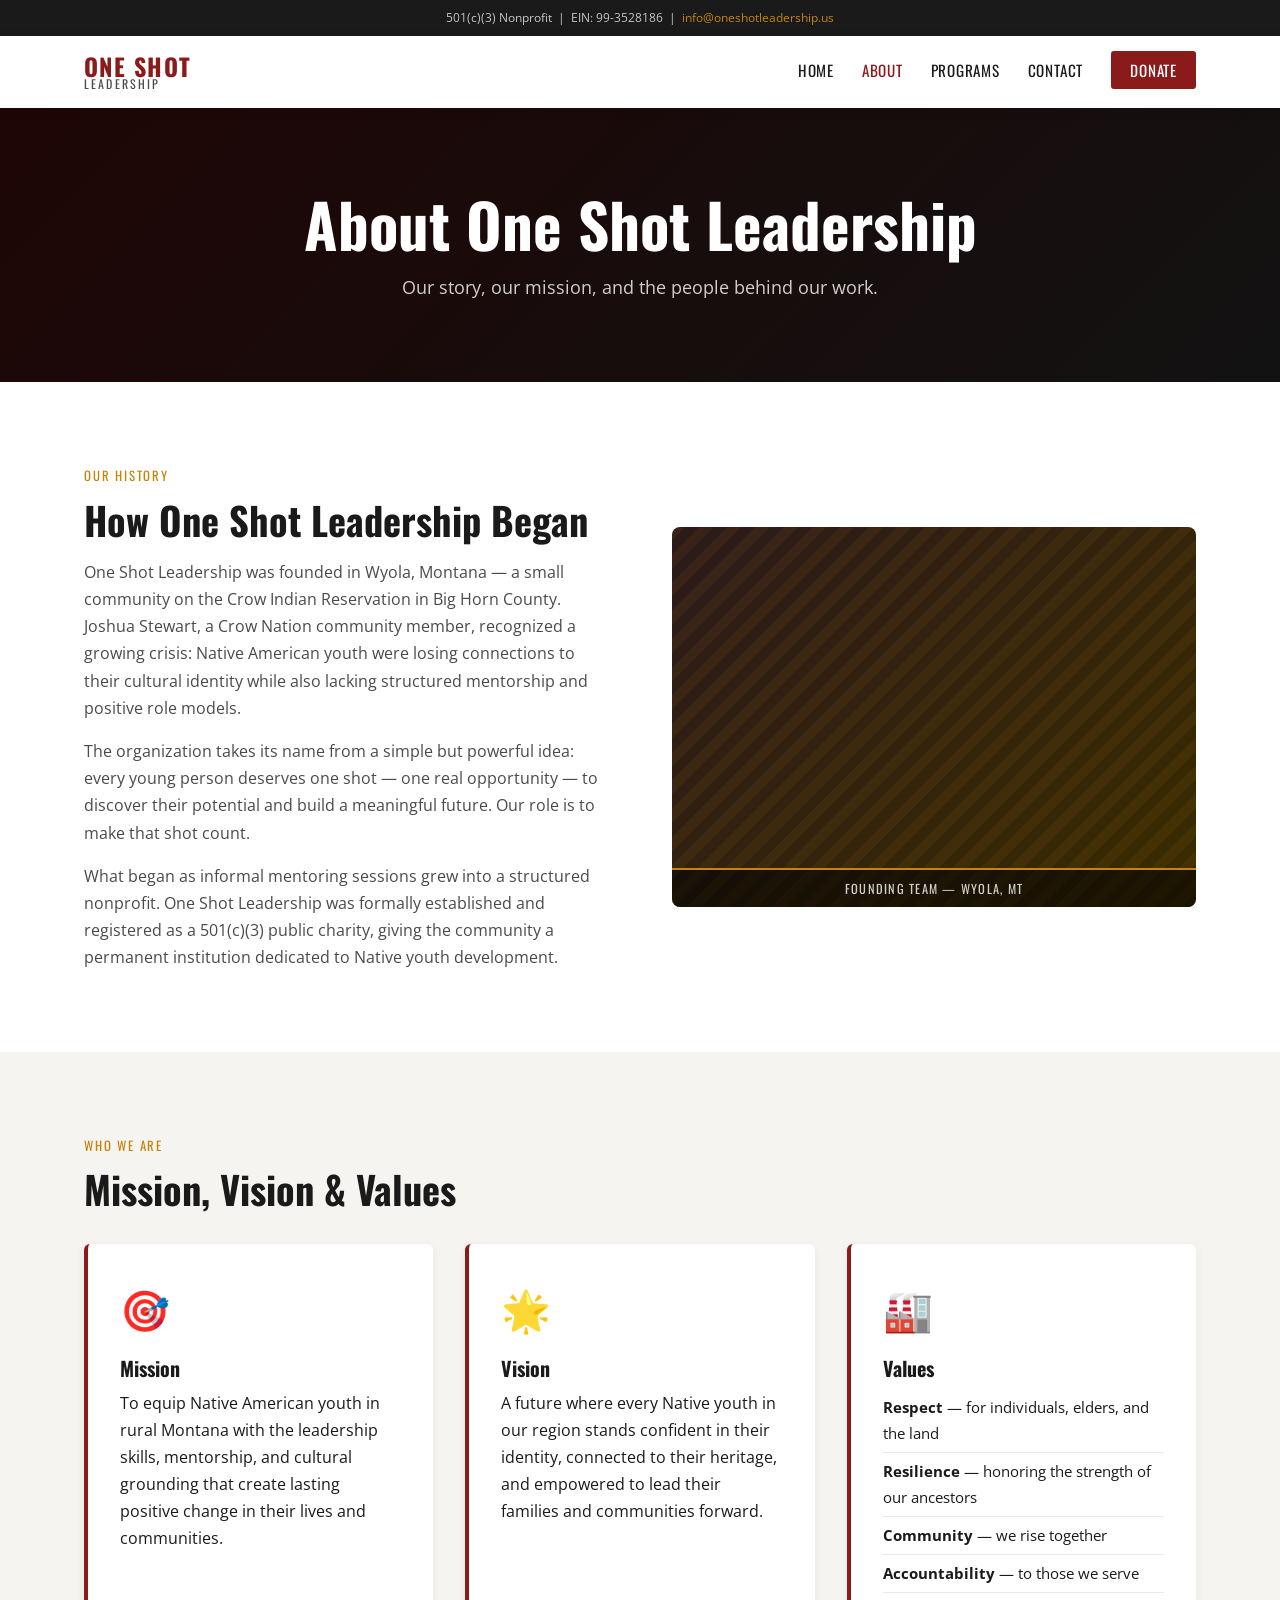
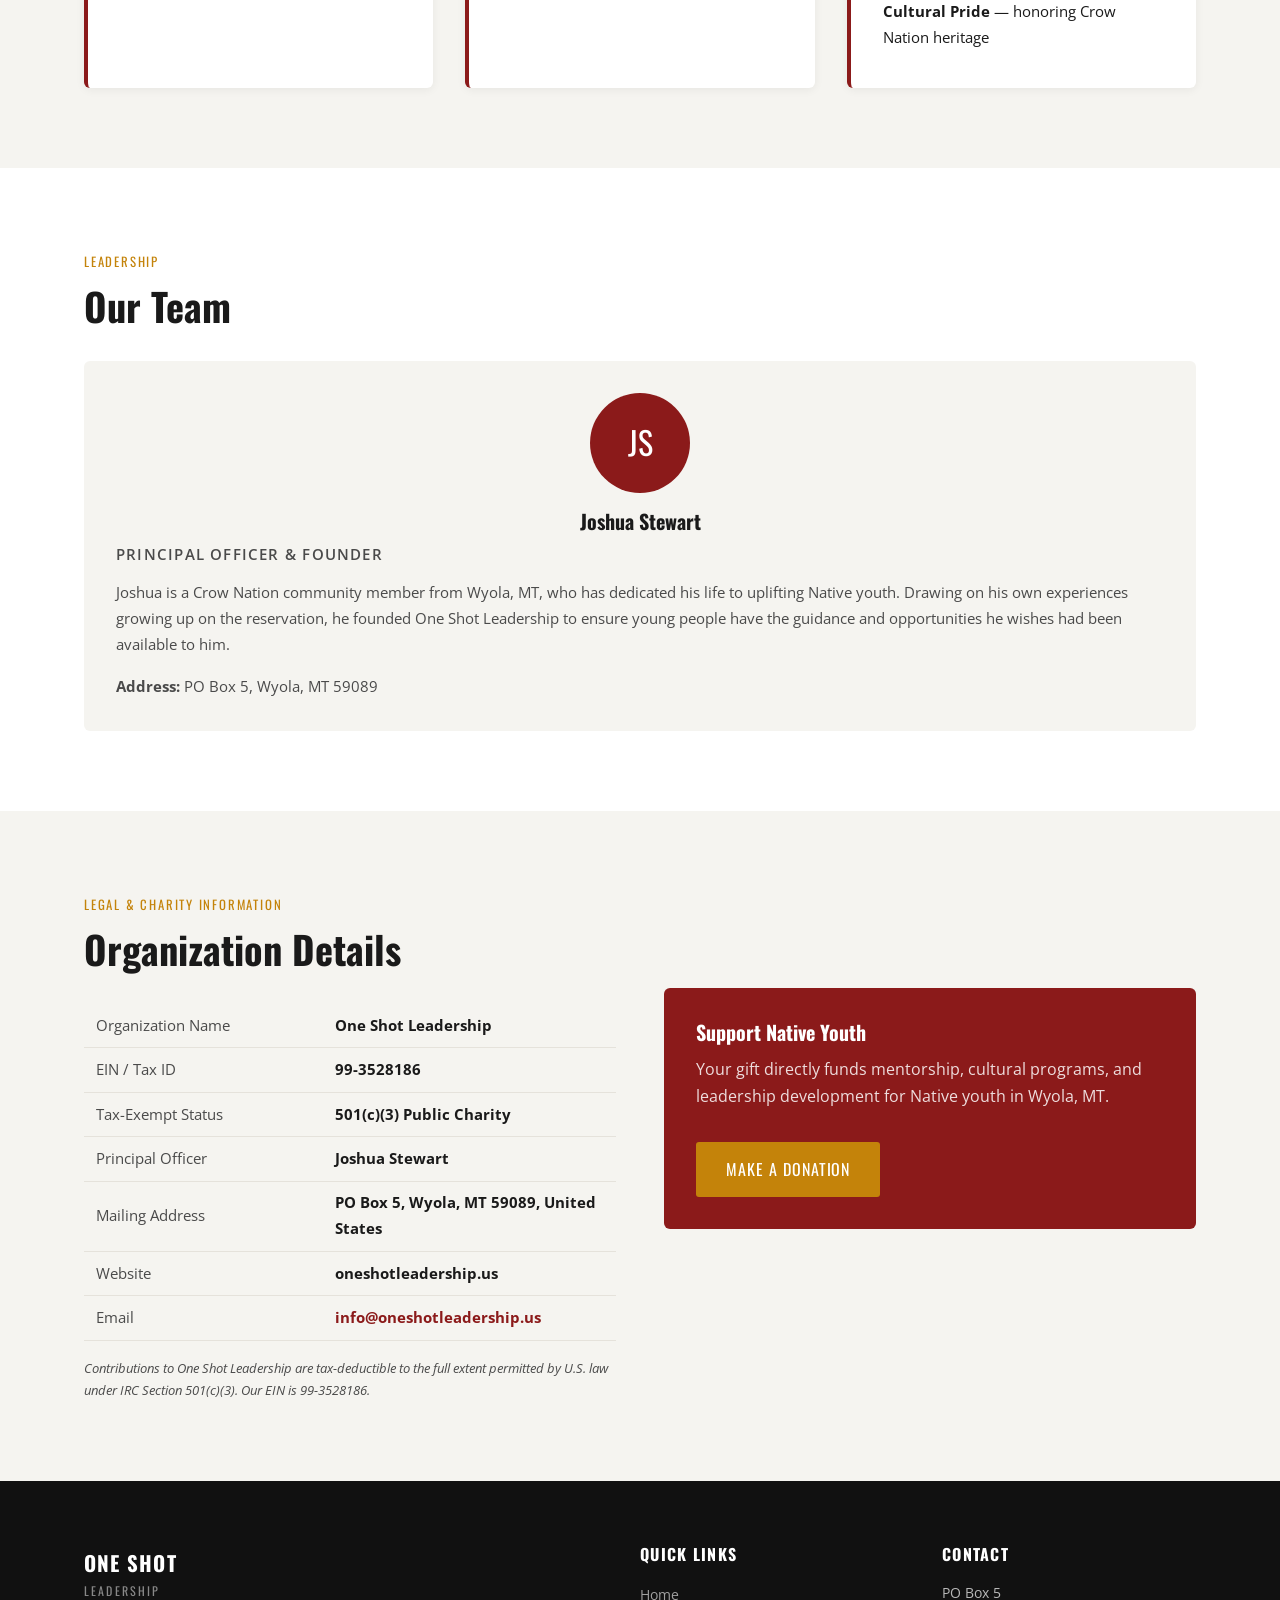
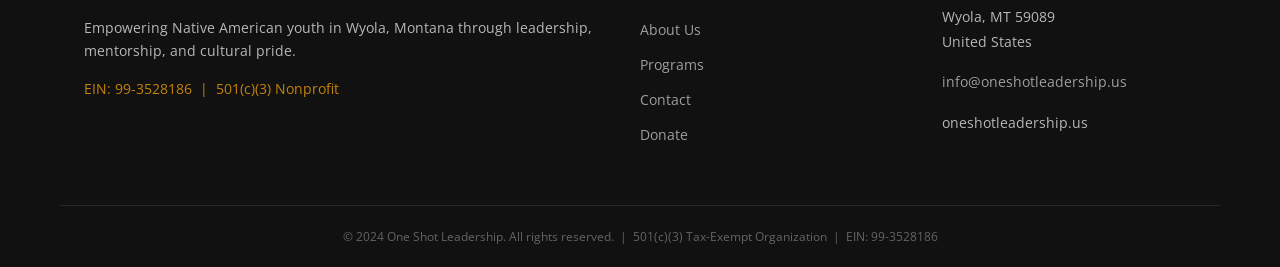
==== about.html @ 218c1e2d "Add core website pages for One Shot Leadership nonprofit - Created donate.html for donation informat" ====
<!DOCTYPE html>
<html lang="en">
<head>
  <meta charset="UTF-8" />
  <meta name="viewport" content="width=device-width, initial-scale=1.0" />
  <title>About Us | One Shot Leadership</title>
  <meta name="description" content="Learn about One Shot Leadership's history, mission, and the team behind our work with Native American youth in Wyola, Montana." />
  <link rel="stylesheet" href="css/styles.css" />
  <link rel="preconnect" href="https://fonts.googleapis.com" />
  <link href="https://fonts.googleapis.com/css2?family=Oswald:wght@400;600;700&family=Open+Sans:wght@400;600&display=swap" rel="stylesheet" />
</head>
<body>

  <div class="top-bar">
    <span>501(c)(3) Nonprofit &nbsp;|&nbsp; EIN: 99-3528186 &nbsp;|&nbsp; <a href="mailto:info@oneshotleadership.us">info@oneshotleadership.us</a></span>
  </div>

  <header class="site-header">
    <div class="container nav-container">
      <a href="index.html" class="logo">
        <span class="logo-main">ONE SHOT</span><span class="logo-sub">LEADERSHIP</span>
      </a>
      <button class="nav-toggle" aria-label="Toggle navigation">&#9776;</button>
      <nav class="main-nav">
        <ul>
          <li><a href="index.html">Home</a></li>
          <li><a href="about.html" class="active">About</a></li>
          <li><a href="programs.html">Programs</a></li>
          <li><a href="contact.html">Contact</a></li>
          <li><a href="donate.html" class="btn-nav">Donate</a></li>
        </ul>
      </nav>
    </div>
  </header>

  <!-- PAGE HERO -->
  <section class="page-hero">
    <div class="page-hero-overlay"></div>
    <div class="container page-hero-content">
      <h1>About One Shot Leadership</h1>
      <p>Our story, our mission, and the people behind our work.</p>
    </div>
  </section>

  <!-- HISTORY -->
  <section class="section-pad">
    <div class="container two-col">
      <div class="col-text">
        <span class="section-label">Our History</span>
        <h2>How One Shot Leadership Began</h2>
        <p>One Shot Leadership was founded in Wyola, Montana — a small community on the Crow Indian Reservation in Big Horn County. Joshua Stewart, a Crow Nation community member, recognized a growing crisis: Native American youth were losing connections to their cultural identity while also lacking structured mentorship and positive role models.</p>
        <p>The organization takes its name from a simple but powerful idea: every young person deserves one shot — one real opportunity — to discover their potential and build a meaningful future. Our role is to make that shot count.</p>
        <p>What began as informal mentoring sessions grew into a structured nonprofit. One Shot Leadership was formally established and registered as a 501(c)(3) public charity, giving the community a permanent institution dedicated to Native youth development.</p>
      </div>
      <div class="col-visual">
        <div class="placeholder-photo large-photo">
          <div class="photo-label">Founding Team — Wyola, MT</div>
        </div>
      </div>
    </div>
  </section>

  <!-- MISSION / VISION / VALUES -->
  <section class="section-pad bg-light">
    <div class="container">
      <span class="section-label">Who We Are</span>
      <h2>Mission, Vision &amp; Values</h2>
      <div class="mvv-grid">
        <div class="mvv-card">
          <div class="mvv-icon">&#127919;</div>
          <h3>Mission</h3>
          <p>To equip Native American youth in rural Montana with the leadership skills, mentorship, and cultural grounding that create lasting positive change in their lives and communities.</p>
        </div>
        <div class="mvv-card">
          <div class="mvv-icon">&#127775;</div>
          <h3>Vision</h3>
          <p>A future where every Native youth in our region stands confident in their identity, connected to their heritage, and empowered to lead their families and communities forward.</p>
        </div>
        <div class="mvv-card">
          <div class="mvv-icon">&#127981;</div>
          <h3>Values</h3>
          <ul class="values-list">
            <li><strong>Respect</strong> — for individuals, elders, and the land</li>
            <li><strong>Resilience</strong> — honoring the strength of our ancestors</li>
            <li><strong>Community</strong> — we rise together</li>
            <li><strong>Accountability</strong> — to those we serve</li>
            <li><strong>Cultural Pride</strong> — honoring Crow Nation heritage</li>
          </ul>
        </div>
      </div>
    </div>
  </section>

  <!-- PRINCIPAL OFFICER -->
  <section class="section-pad">
    <div class="container">
      <span class="section-label">Leadership</span>
      <h2>Our Team</h2>
      <div class="team-grid">
        <div class="team-card">
          <div class="team-photo-placeholder">
            <span>JS</span>
          </div>
          <h3>Joshua Stewart</h3>
          <p class="team-title">Principal Officer &amp; Founder</p>
          <p>Joshua is a Crow Nation community member from Wyola, MT, who has dedicated his life to uplifting Native youth. Drawing on his own experiences growing up on the reservation, he founded One Shot Leadership to ensure young people have the guidance and opportunities he wishes had been available to him.</p>
          <p><strong>Address:</strong> PO Box 5, Wyola, MT 59089</p>
        </div>
      </div>
    </div>
  </section>

  <!-- LEGAL INFO -->
  <section class="section-pad bg-light">
    <div class="container">
      <span class="section-label">Legal &amp; Charity Information</span>
      <h2>Organization Details</h2>
      <div class="legal-grid">
        <div>
          <table class="info-table">
            <tr><td>Organization Name</td><td><strong>One Shot Leadership</strong></td></tr>
            <tr><td>EIN / Tax ID</td><td><strong>99-3528186</strong></td></tr>
            <tr><td>Tax-Exempt Status</td><td><strong>501(c)(3) Public Charity</strong></td></tr>
            <tr><td>Principal Officer</td><td><strong>Joshua Stewart</strong></td></tr>
            <tr><td>Mailing Address</td><td><strong>PO Box 5, Wyola, MT 59089, United States</strong></td></tr>
            <tr><td>Website</td><td><strong>oneshotleadership.us</strong></td></tr>
            <tr><td>Email</td><td><strong><a href="mailto:info@oneshotleadership.us">info@oneshotleadership.us</a></strong></td></tr>
          </table>
          <p class="legal-note">Contributions to One Shot Leadership are tax-deductible to the full extent permitted by U.S. law under IRC Section 501(c)(3). Our EIN is 99-3528186.</p>
        </div>
        <div class="legal-cta">
          <h3>Support Native Youth</h3>
          <p>Your gift directly funds mentorship, cultural programs, and leadership development for Native youth in Wyola, MT.</p>
          <a href="donate.html" class="btn btn-primary">Make a Donation</a>
        </div>
      </div>
    </div>
  </section>

  <footer class="site-footer">
    <div class="container footer-grid">
      <div class="footer-brand">
        <span class="logo-main">ONE SHOT</span><span class="logo-sub">LEADERSHIP</span>
        <p>Empowering Native American youth in Wyola, Montana through leadership, mentorship, and cultural pride.</p>
        <p class="ein-footer">EIN: 99-3528186 &nbsp;|&nbsp; 501(c)(3) Nonprofit</p>
      </div>
      <div class="footer-links">
        <h4>Quick Links</h4>
        <ul>
          <li><a href="index.html">Home</a></li>
          <li><a href="about.html">About Us</a></li>
          <li><a href="programs.html">Programs</a></li>
          <li><a href="contact.html">Contact</a></li>
          <li><a href="donate.html">Donate</a></li>
        </ul>
      </div>
      <div class="footer-contact">
        <h4>Contact</h4>
        <p>PO Box 5<br>Wyola, MT 59089<br>United States</p>
        <p><a href="mailto:info@oneshotleadership.us">info@oneshotleadership.us</a></p>
        <p>oneshotleadership.us</p>
      </div>
    </div>
    <div class="footer-bottom">
      <p>&copy; 2024 One Shot Leadership. All rights reserved. &nbsp;|&nbsp; 501(c)(3) Tax-Exempt Organization &nbsp;|&nbsp; EIN: 99-3528186</p>
    </div>
  </footer>

  <script src="js/main.js"></script>
</body>
</html>
---- css/styles.css ----
/* ============================================================
   ONE SHOT LEADERSHIP — Main Stylesheet
   ============================================================ */

:root {
  --primary:   #8B1A1A;   /* deep red — strength, heritage */
  --primary-dark: #6b1313;
  --accent:    #C4830A;   /* golden amber — resilience */
  --dark:      #1a1a1a;
  --gray:      #4a4a4a;
  --light-gray:#f5f4f0;
  --white:     #ffffff;
  --font-head: 'Oswald', sans-serif;
  --font-body: 'Open Sans', sans-serif;
  --container: 1160px;
}

*, *::before, *::after { box-sizing: border-box; margin: 0; padding: 0; }

html { scroll-behavior: smooth; }

body {
  font-family: var(--font-body);
  color: var(--dark);
  background: var(--white);
  font-size: 16px;
  line-height: 1.7;
}

img { max-width: 100%; display: block; }

a { color: var(--primary); text-decoration: none; }
a:hover { text-decoration: underline; }

ul { list-style: none; }

/* ── UTILITIES ─────────────────────────────────────────── */
.container { max-width: var(--container); margin: 0 auto; padding: 0 1.5rem; }
.section-pad { padding: 5rem 1.5rem; }
.bg-light { background: var(--light-gray); }
.bg-dark  { background: var(--dark); color: var(--white); }
.light    { color: var(--white); }

.section-label {
  display: inline-block;
  font-family: var(--font-head);
  font-size: .8rem;
  letter-spacing: .14em;
  text-transform: uppercase;
  color: var(--accent);
  margin-bottom: .6rem;
}

h1,h2,h3,h4 { font-family: var(--font-head); line-height: 1.2; }
h1 { font-size: clamp(2.2rem, 5vw, 3.8rem); }
h2 { font-size: clamp(1.6rem, 3.5vw, 2.4rem); margin-bottom: 1rem; }
h3 { font-size: 1.25rem; margin-bottom: .6rem; }
h4 { font-size: 1rem; margin-bottom: .4rem; }

p { margin-bottom: 1rem; }
p:last-child { margin-bottom: 0; }

/* ── BUTTONS ───────────────────────────────────────────── */
.btn {
  display: inline-block;
  padding: .75rem 1.75rem;
  font-family: var(--font-head);
  font-size: 1rem;
  letter-spacing: .06em;
  text-transform: uppercase;
  border-radius: 3px;
  cursor: pointer;
  transition: background .2s, color .2s, border-color .2s;
  text-decoration: none;
}
.btn-primary {
  background: var(--primary);
  color: var(--white);
  border: 2px solid var(--primary);
}
.btn-primary:hover {
  background: var(--primary-dark);
  border-color: var(--primary-dark);
  text-decoration: none;
}
.btn-secondary {
  background: var(--accent);
  color: var(--white);
  border: 2px solid var(--accent);
}
.btn-secondary:hover { background: #a36e08; border-color: #a36e08; text-decoration: none; }

.btn-outline {
  background: transparent;
  color: var(--white);
  border: 2px solid var(--white);
}
.btn-outline:hover { background: var(--white); color: var(--dark); text-decoration: none; }
.btn-outline-light {
  background: transparent;
  color: var(--white);
  border: 2px solid rgba(255,255,255,.6);
}
.btn-outline-light:hover { background: rgba(255,255,255,.15); text-decoration: none; color: #fff; }
.btn-full { width: 100%; text-align: center; }

/* ── TOP BAR ───────────────────────────────────────────── */
.top-bar {
  background: var(--dark);
  color: rgba(255,255,255,.75);
  font-size: .78rem;
  text-align: center;
  padding: .45rem 1rem;
}
.top-bar a { color: var(--accent); }

/* ── HEADER / NAV ──────────────────────────────────────── */
.site-header {
  background: var(--white);
  box-shadow: 0 2px 12px rgba(0,0,0,.1);
  position: sticky;
  top: 0;
  z-index: 100;
}
.nav-container {
  display: flex;
  align-items: center;
  justify-content: space-between;
  height: 72px;
}
.logo { text-decoration: none; line-height: 1; }
.logo-main {
  display: block;
  font-family: var(--font-head);
  font-size: 1.5rem;
  font-weight: 700;
  color: var(--primary);
  letter-spacing: .06em;
}
.logo-sub {
  display: block;
  font-family: var(--font-head);
  font-size: .75rem;
  letter-spacing: .18em;
  color: var(--gray);
  text-transform: uppercase;
}
.main-nav ul {
  display: flex;
  gap: 1.75rem;
  align-items: center;
}
.main-nav a {
  font-family: var(--font-head);
  font-size: .95rem;
  letter-spacing: .05em;
  text-transform: uppercase;
  color: var(--dark);
  text-decoration: none;
  transition: color .2s;
}
.main-nav a:hover, .main-nav a.active { color: var(--primary); }
.btn-nav {
  background: var(--primary);
  color: var(--white) !important;
  padding: .5rem 1.2rem;
  border-radius: 3px;
}
.btn-nav:hover { background: var(--primary-dark) !important; }
.btn-nav.active { background: var(--primary-dark) !important; }
.nav-toggle {
  display: none;
  background: none;
  border: none;
  font-size: 1.6rem;
  cursor: pointer;
  color: var(--dark);
}

/* ── HERO ──────────────────────────────────────────────── */
.hero {
  position: relative;
  min-height: 88vh;
  display: flex;
  align-items: center;
  background: linear-gradient(135deg, #2c0808 0%, #1a1a1a 60%, #3a2800 100%);
  overflow: hidden;
}
.hero::before {
  content: '';
  position: absolute;
  inset: 0;
  background: repeating-linear-gradient(
    45deg,
    transparent,
    transparent 40px,
    rgba(196,131,10,.04) 40px,
    rgba(196,131,10,.04) 80px
  );
}
.hero-overlay {
  position: absolute;
  inset: 0;
  background: radial-gradient(ellipse at 60% 50%, transparent 30%, rgba(0,0,0,.5) 100%);
}
.hero-content {
  position: relative;
  z-index: 2;
  color: var(--white);
  max-width: 700px;
}
.hero-eyebrow {
  font-family: var(--font-head);
  font-size: .85rem;
  letter-spacing: .18em;
  text-transform: uppercase;
  color: var(--accent);
  margin-bottom: 1rem;
}
.hero h1 { color: var(--white); margin-bottom: 1.25rem; }
.hero-sub {
  font-size: 1.15rem;
  color: rgba(255,255,255,.85);
  margin-bottom: 2rem;
  max-width: 520px;
}
.hero-btns { display: flex; gap: 1rem; flex-wrap: wrap; }

/* ── MISSION STRIP ─────────────────────────────────────── */
.mission-strip { padding: 4rem 1.5rem; background: var(--light-gray); }
.mission-grid {
  display: grid;
  grid-template-columns: repeat(auto-fit, minmax(260px, 1fr));
  gap: 2rem;
}
.mission-card {
  background: var(--white);
  padding: 2rem;
  border-radius: 6px;
  box-shadow: 0 2px 12px rgba(0,0,0,.07);
  border-top: 4px solid var(--primary);
}
.mission-icon { font-size: 2.2rem; margin-bottom: .75rem; }

/* ── TWO-COL LAYOUT ────────────────────────────────────── */
.two-col {
  display: grid;
  grid-template-columns: 1fr 1fr;
  gap: 4rem;
  align-items: center;
}
.col-text h2 { margin-bottom: 1rem; }
.col-text p  { color: var(--gray); }

/* ── PLACEHOLDER PHOTOS ────────────────────────────────── */
.placeholder-photo {
  background: linear-gradient(135deg, #2c1a1a, #3a2c00);
  border-radius: 8px;
  position: relative;
  overflow: hidden;
  display: flex;
  align-items: flex-end;
  justify-content: center;
}
.placeholder-photo::before {
  content: '';
  position: absolute;
  inset: 0;
  background: repeating-linear-gradient(
    -45deg, transparent, transparent 10px,
    rgba(196,131,10,.08) 10px, rgba(196,131,10,.08) 20px
  );
}
.large-photo { height: 380px; }
.photo-label {
  position: relative;
  z-index: 1;
  background: rgba(0,0,0,.55);
  color: rgba(255,255,255,.8);
  font-size: .78rem;
  font-family: var(--font-head);
  letter-spacing: .1em;
  text-transform: uppercase;
  padding: .5rem 1rem;
  width: 100%;
  text-align: center;
  border-top: 2px solid var(--accent);
}
.photo-note {
  font-size: .8rem;
  color: var(--gray);
  font-style: italic;
  margin-top: .5rem;
  text-align: center;
}

/* ── IMPACT / STATS ────────────────────────────────────── */
.stats-grid {
  display: grid;
  grid-template-columns: repeat(auto-fit, minmax(180px, 1fr));
  gap: 2rem;
  margin-top: 2rem;
}
.stat { text-align: center; }
.stat-num {
  display: block;
  font-family: var(--font-head);
  font-size: 2.8rem;
  color: var(--accent);
  line-height: 1;
}
.stat-label {
  display: block;
  font-size: .9rem;
  color: rgba(255,255,255,.7);
  margin-top: .4rem;
  text-transform: uppercase;
  letter-spacing: .08em;
}

/* ── PROGRAMS ──────────────────────────────────────────── */
.programs-grid {
  display: grid;
  grid-template-columns: repeat(auto-fit, minmax(240px, 1fr));
  gap: 1.5rem;
  margin-top: 2rem;
}
.program-card {
  background: var(--white);
  border: 1px solid #e8e5df;
  border-radius: 6px;
  padding: 1.75rem;
  transition: box-shadow .2s, transform .2s;
}
.program-card:hover { box-shadow: 0 6px 24px rgba(0,0,0,.1); transform: translateY(-3px); }
.program-icon { font-size: 2rem; margin-bottom: .75rem; }
.program-icon.big { font-size: 3rem; margin-bottom: 1rem; }
.program-card a { color: var(--primary); font-weight: 600; }

/* ── LEGAL INFO ────────────────────────────────────────── */
.legal-grid {
  display: grid;
  grid-template-columns: 1fr 1fr;
  gap: 3rem;
  align-items: start;
}
.info-table { width: 100%; border-collapse: collapse; margin: 1rem 0; }
.info-table td {
  padding: .55rem .75rem;
  border-bottom: 1px solid #e5e2db;
  font-size: .95rem;
}
.info-table td:first-child {
  color: var(--gray);
  width: 45%;
  white-space: nowrap;
}
.info-table.compact td { padding: .4rem .5rem; font-size: .88rem; }
.legal-note { font-size: .82rem; color: var(--gray); font-style: italic; margin-top: .75rem; }
.legal-cta { background: var(--primary); color: var(--white); padding: 2rem; border-radius: 6px; }
.legal-cta h3 { color: var(--white); margin-bottom: .75rem; }
.legal-cta p  { color: rgba(255,255,255,.85); }
.legal-cta .btn-primary { background: var(--accent); border-color: var(--accent); margin-top: 1rem; }

/* ── PAGE HERO ─────────────────────────────────────────── */
.page-hero {
  position: relative;
  background: linear-gradient(135deg, #2c0808 0%, #1a1a1a 100%);
  padding: 5rem 1.5rem;
  text-align: center;
}
.page-hero-overlay {
  position: absolute;
  inset: 0;
  background: rgba(0,0,0,.3);
}
.page-hero-content {
  position: relative;
  z-index: 1;
  color: var(--white);
}
.page-hero h1 { color: var(--white); margin-bottom: .75rem; }
.page-hero p  { color: rgba(255,255,255,.8); font-size: 1.1rem; }

/* ── MVV GRID ──────────────────────────────────────────── */
.mvv-grid {
  display: grid;
  grid-template-columns: repeat(auto-fit, minmax(260px, 1fr));
  gap: 2rem;
  margin-top: 2rem;
}
.mvv-card {
  background: var(--white);
  padding: 2rem;
  border-radius: 6px;
  border-left: 4px solid var(--primary);
  box-shadow: 0 2px 10px rgba(0,0,0,.06);
}
.mvv-icon { font-size: 2.5rem; margin-bottom: .75rem; }
.values-list { list-style: none; padding: 0; }
.values-list li { padding: .35rem 0; border-bottom: 1px solid #ece9e3; font-size: .95rem; }
.values-list li:last-child { border-bottom: none; }

/* ── TEAM ──────────────────────────────────────────────── */
.team-grid { display: grid; grid-template-columns: repeat(auto-fit, minmax(280px, 1fr)); gap: 2rem; margin-top: 2rem; }
.team-card {
  background: var(--light-gray);
  padding: 2rem;
  border-radius: 6px;
  text-align: center;
}
.team-photo-placeholder {
  width: 100px;
  height: 100px;
  border-radius: 50%;
  background: var(--primary);
  display: flex;
  align-items: center;
  justify-content: center;
  margin: 0 auto 1rem;
  font-family: var(--font-head);
  font-size: 2rem;
  color: var(--white);
}
.team-title { color: var(--accent); font-weight: 600; font-size: .9rem; text-transform: uppercase; letter-spacing: .08em; margin-bottom: .75rem; }
.team-card p { text-align: left; font-size: .95rem; color: var(--gray); }

/* ── CONTACT PAGE ──────────────────────────────────────── */
.contact-layout {
  display: grid;
  grid-template-columns: 1fr 1.2fr;
  gap: 4rem;
  align-items: start;
}
.contact-block {
  display: flex;
  gap: 1rem;
  align-items: flex-start;
  margin-bottom: 1.5rem;
}
.contact-block-icon { font-size: 1.5rem; margin-top: .1rem; }
.contact-block h4 { margin-bottom: .2rem; }
.contact-block p, .contact-block a { color: var(--gray); }

.contact-form .form-row { display: grid; grid-template-columns: 1fr 1fr; gap: 1rem; }
.form-group { margin-bottom: 1.25rem; }
.form-group label { display: block; font-size: .88rem; font-weight: 600; margin-bottom: .4rem; color: var(--dark); }
.form-group input,
.form-group select,
.form-group textarea {
  width: 100%;
  padding: .65rem .85rem;
  border: 1.5px solid #d8d4cc;
  border-radius: 4px;
  font-family: var(--font-body);
  font-size: .95rem;
  color: var(--dark);
  background: var(--white);
  transition: border-color .2s;
}
.form-group input:focus,
.form-group select:focus,
.form-group textarea:focus {
  outline: none;
  border-color: var(--primary);
}
.form-note { font-size: .8rem; color: var(--gray); margin-top: .75rem; font-style: italic; }

/* ── INVOLVE GRID ──────────────────────────────────────── */
.involve-grid { display: grid; grid-template-columns: repeat(auto-fit, minmax(240px, 1fr)); gap: 1.5rem; margin-top: 2rem; }
.involve-card {
  background: var(--white);
  padding: 2rem;
  border-radius: 6px;
  border: 1px solid #e8e5df;
  text-align: center;
}
.involve-icon { font-size: 2.5rem; margin-bottom: .75rem; }

/* ── DONATE PAGE ───────────────────────────────────────── */
.donate-layout {
  display: grid;
  grid-template-columns: 1fr 1fr;
  gap: 4rem;
  align-items: start;
}
.impact-amounts { margin: 2rem 0; }
.impact-amounts h3 { margin-bottom: 1rem; }
.amount-item { display: flex; gap: 1rem; align-items: center; padding: .6rem 0; border-bottom: 1px solid #e8e5df; }
.amount { font-family: var(--font-head); font-size: 1.35rem; color: var(--primary); min-width: 60px; }
.amount-desc { font-size: .9rem; color: var(--gray); }
.tax-info-box { background: var(--light-gray); border-left: 4px solid var(--accent); padding: 1.25rem 1.5rem; border-radius: 0 6px 6px 0; margin-top: 1.5rem; }
.tax-info-box h4 { margin-bottom: .6rem; }
.donate-card {
  background: var(--white);
  border: 1px solid #e8e5df;
  border-radius: 6px;
  padding: 2rem;
  box-shadow: 0 2px 12px rgba(0,0,0,.07);
}
.donate-card h3 { margin-bottom: .6rem; }
.donate-card hr { border: none; border-top: 1px solid #e8e5df; margin: 1.5rem 0; }
.donate-card address { font-style: normal; background: var(--light-gray); padding: 1rem 1.25rem; border-radius: 4px; margin: .75rem 0; font-size: .95rem; line-height: 1.8; }

/* ── FEATURE LIST ──────────────────────────────────────── */
.feature-list { list-style: none; padding: 0; margin: .75rem 0; }
.feature-list li { padding: .35rem 0 .35rem 1.5rem; position: relative; font-size: .95rem; color: var(--gray); }
.feature-list li::before { content: '▸'; position: absolute; left: 0; color: var(--accent); }

/* ── CONTACT STRIP ─────────────────────────────────────── */
.contact-strip { background: var(--light-gray); }

/* ── FOOTER ────────────────────────────────────────────── */
.site-footer { background: #111; color: rgba(255,255,255,.7); padding: 4rem 1.5rem 0; }
.footer-grid {
  display: grid;
  grid-template-columns: 2fr 1fr 1fr;
  gap: 3rem;
  padding-bottom: 3rem;
  border-bottom: 1px solid rgba(255,255,255,.1);
}
.footer-brand .logo-main { font-size: 1.3rem; color: var(--white); }
.footer-brand .logo-sub  { color: rgba(255,255,255,.5); margin-bottom: 1rem; }
.footer-brand p { font-size: .88rem; line-height: 1.6; }
.ein-footer { margin-top: .75rem; font-size: .78rem; color: var(--accent); }
.footer-links h4, .footer-contact h4 { color: var(--white); font-family: var(--font-head); font-size: 1rem; letter-spacing: .08em; text-transform: uppercase; margin-bottom: 1rem; }
.footer-links ul { list-style: none; padding: 0; }
.footer-links li { margin-bottom: .5rem; }
.footer-links a, .footer-contact a { color: rgba(255,255,255,.6); font-size: .9rem; transition: color .2s; }
.footer-links a:hover, .footer-contact a:hover { color: var(--accent); text-decoration: none; }
.footer-contact p { font-size: .9rem; line-height: 1.7; }
.footer-bottom {
  text-align: center;
  padding: 1.25rem;
  font-size: .78rem;
  color: rgba(255,255,255,.35);
}

/* ── RESPONSIVE ────────────────────────────────────────── */
@media (max-width: 900px) {
  .two-col, .legal-grid, .contact-layout, .donate-layout { grid-template-columns: 1fr; gap: 2rem; }
  .footer-grid { grid-template-columns: 1fr 1fr; }
  .col-visual { order: -1; }
}

@media (max-width: 680px) {
  .nav-toggle { display: block; }
  .main-nav {
    display: none;
    position: absolute;
    top: 72px;
    left: 0;
    right: 0;
    background: var(--white);
    box-shadow: 0 4px 12px rgba(0,0,0,.1);
    padding: 1rem 1.5rem;
    z-index: 99;
  }
  .main-nav.open { display: block; }
  .main-nav ul { flex-direction: column; gap: .75rem; }
  .main-nav a { font-size: 1rem; }
  .site-header { position: relative; }
  .hero { min-height: 70vh; }
  .hero-btns { flex-direction: column; }
  .btn { text-align: center; }
  .footer-grid { grid-template-columns: 1fr; gap: 2rem; }
  .contact-form .form-row { grid-template-columns: 1fr; }
  .section-pad { padding: 3rem 1.25rem; }
}
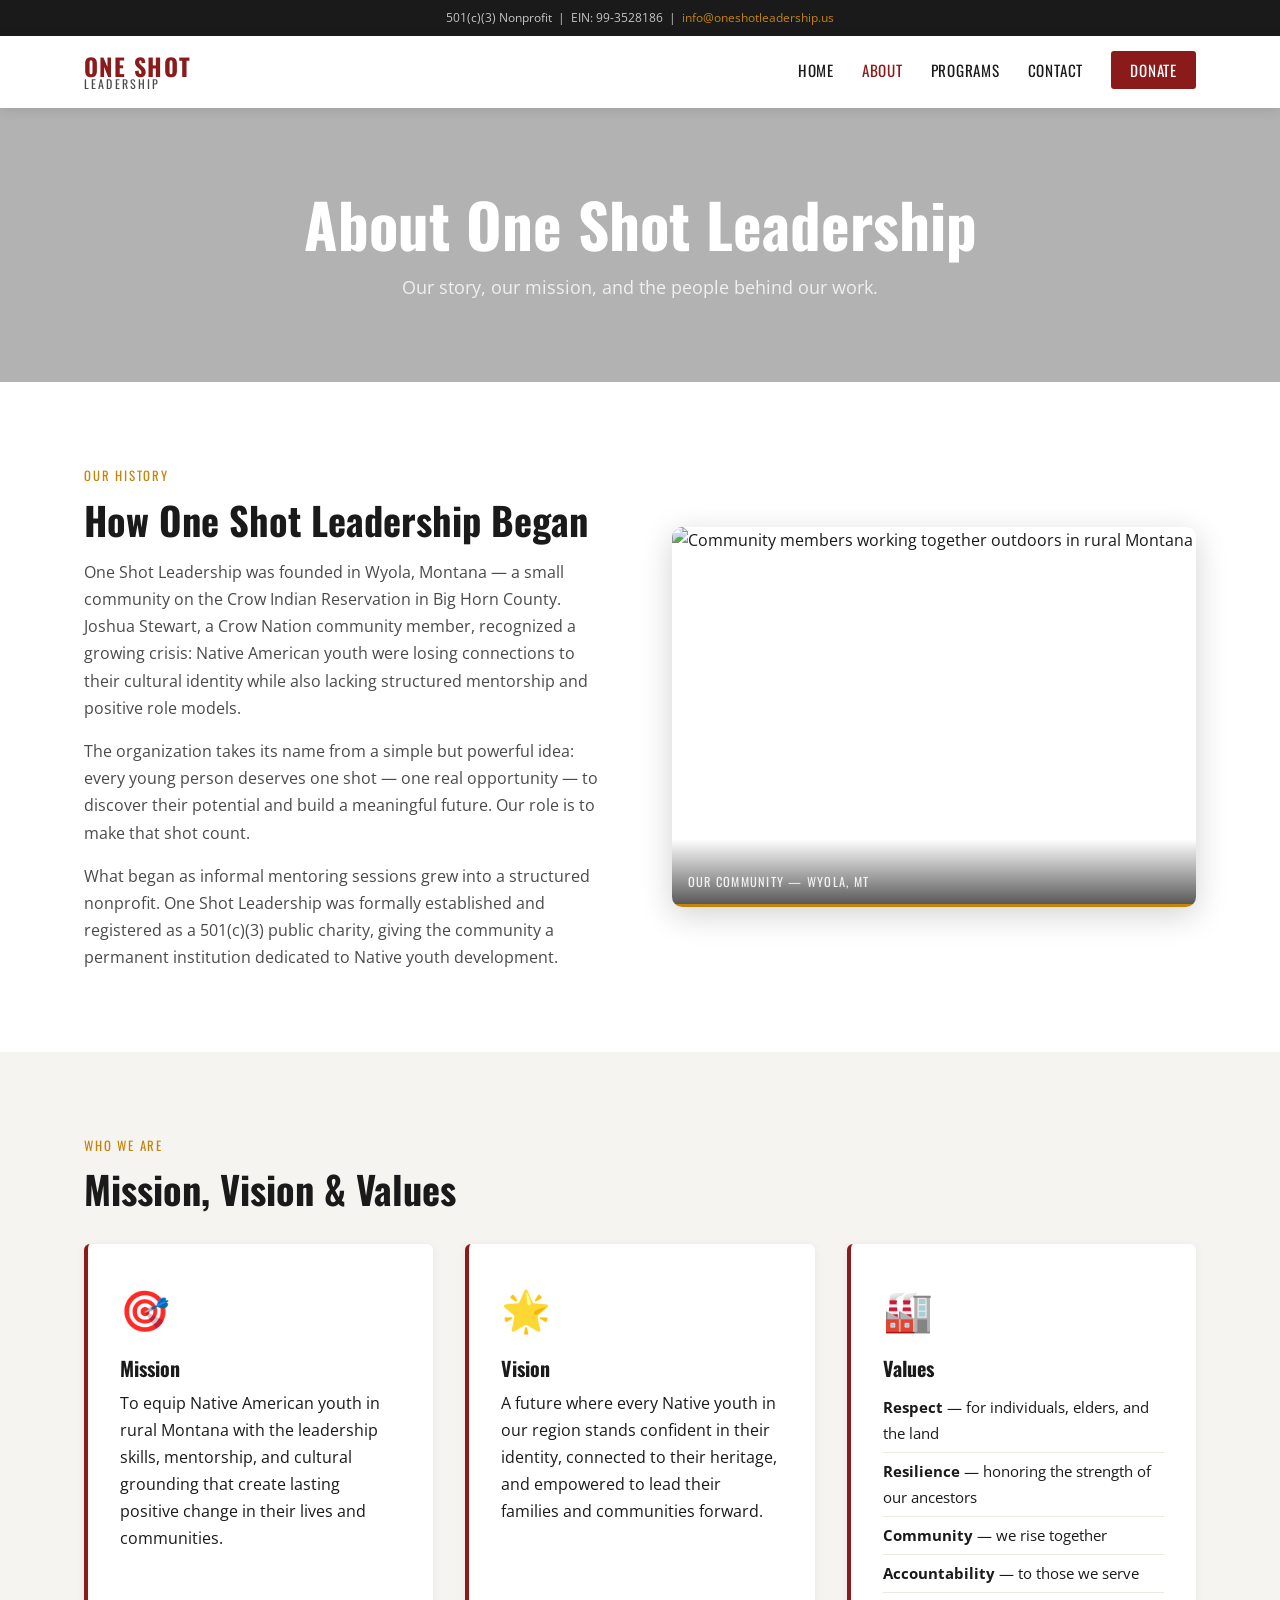
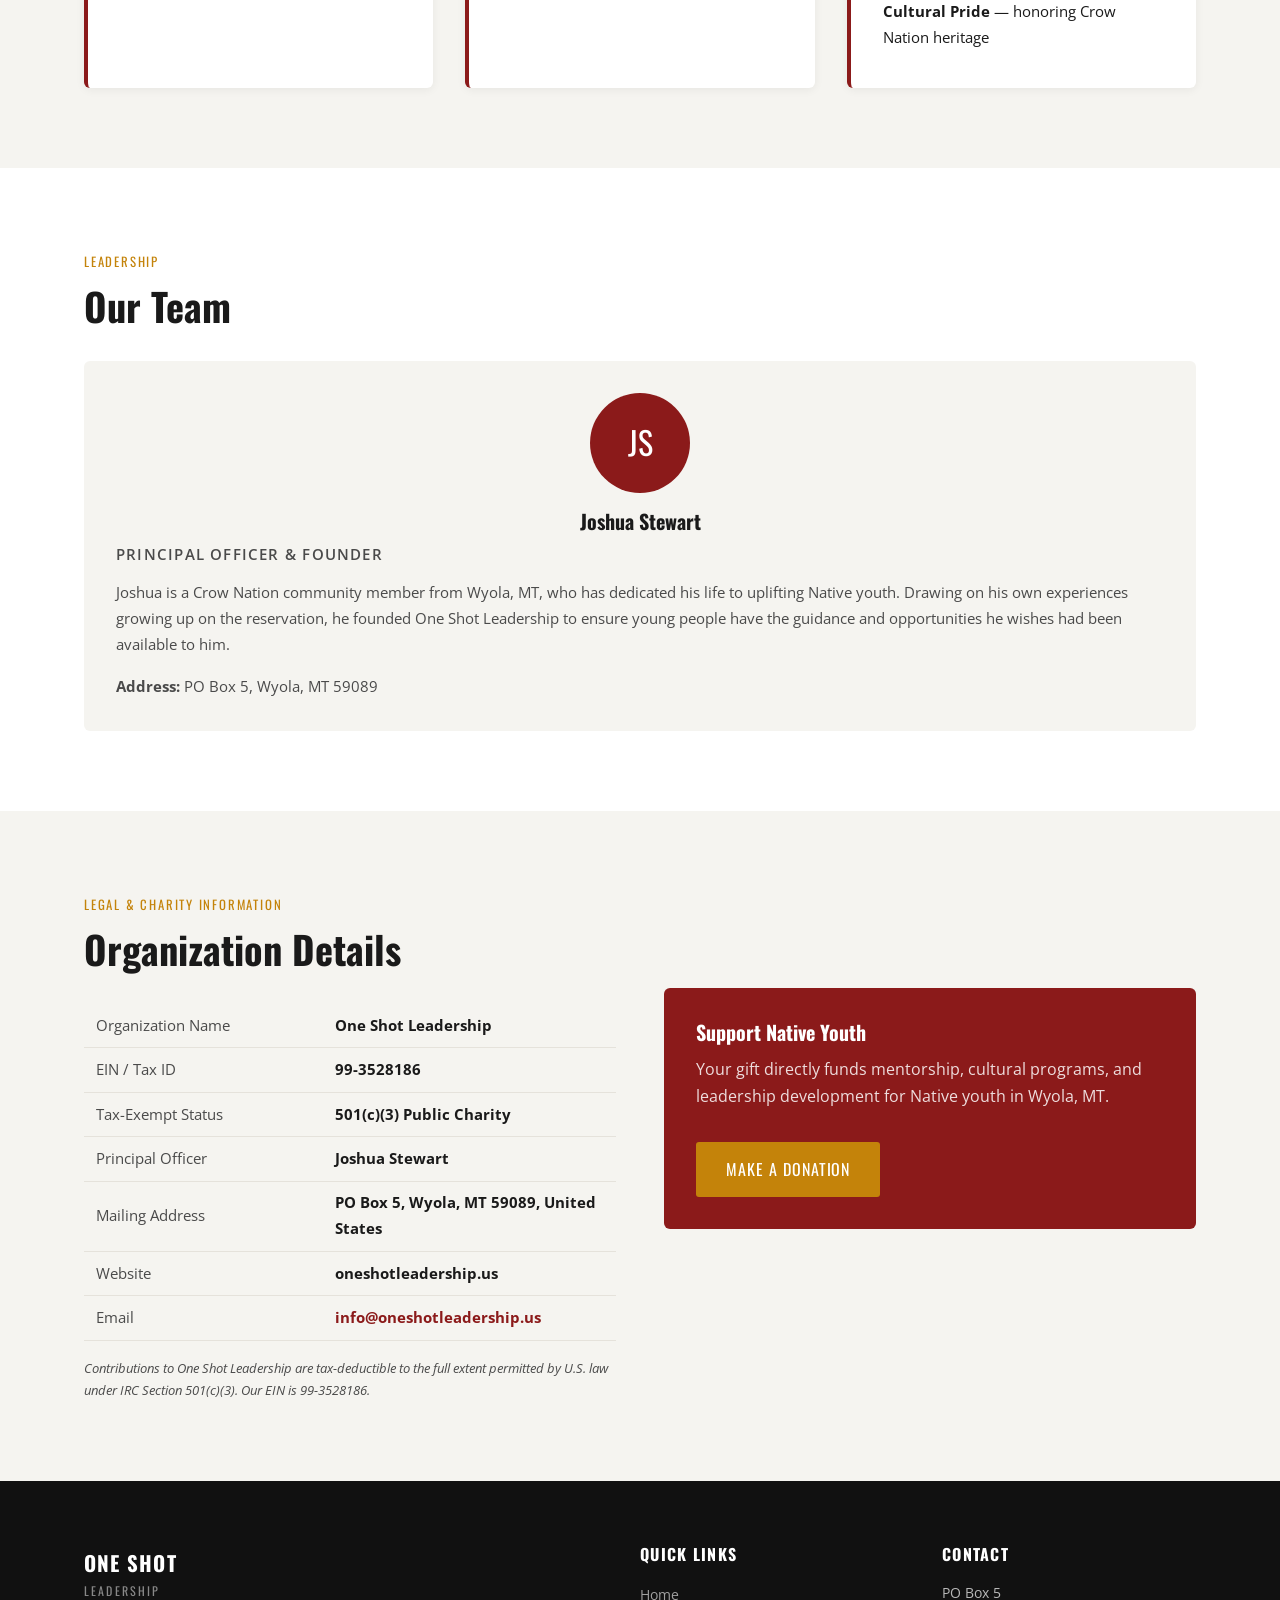
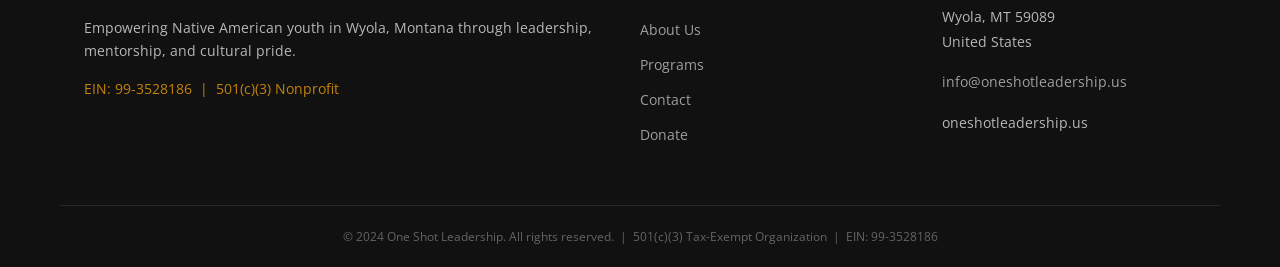
==== commit dbbbc8f1: "Update page hero images and styles across multiple HTML files for enhanced visual appeal" ====
--- a/about.html
+++ b/about.html
@@ -34,7 +34,7 @@
   </header>
 
   <!-- PAGE HERO -->
-  <section class="page-hero">
+  <section class="page-hero" style="background-image:url('https://images.unsplash.com/photo-1506905925346-21bda4d32df4?auto=format&fit=crop&w=1600&q=80');">
     <div class="page-hero-overlay"></div>
     <div class="container page-hero-content">
       <h1>About One Shot Leadership</h1>
@@ -53,8 +53,12 @@
         <p>What began as informal mentoring sessions grew into a structured nonprofit. One Shot Leadership was formally established and registered as a 501(c)(3) public charity, giving the community a permanent institution dedicated to Native youth development.</p>
       </div>
       <div class="col-visual">
-        <div class="placeholder-photo large-photo">
-          <div class="photo-label">Founding Team — Wyola, MT</div>
+        <div class="photo-wrap">
+          <img
+            src="https://images.unsplash.com/photo-1491438590914-bc09fcaaf77a?auto=format&fit=crop&w=800&q=80"
+            alt="Community members working together outdoors in rural Montana"
+          />
+          <div class="photo-caption">Our Community — Wyola, MT</div>
         </div>
       </div>
     </div>
--- a/css/styles.css
+++ b/css/styles.css
@@ -183,20 +183,17 @@
   min-height: 88vh;
   display: flex;
   align-items: center;
-  background: linear-gradient(135deg, #2c0808 0%, #1a1a1a 60%, #3a2800 100%);
+  background-color: #1a1a1a;
+  background-image: url('https://images.unsplash.com/photo-1500534314209-a157a8f8e71e?auto=format&fit=crop&w=1600&q=80');
+  background-size: cover;
+  background-position: center 40%;
   overflow: hidden;
 }
 .hero::before {
   content: '';
   position: absolute;
   inset: 0;
-  background: repeating-linear-gradient(
-    45deg,
-    transparent,
-    transparent 40px,
-    rgba(196,131,10,.04) 40px,
-    rgba(196,131,10,.04) 80px
-  );
+  background: linear-gradient(to right, rgba(0,0,0,.72) 0%, rgba(0,0,0,.35) 100%);
 }
 .hero-overlay {
   position: absolute;
@@ -252,46 +249,47 @@
 .col-text h2 { margin-bottom: 1rem; }
 .col-text p  { color: var(--gray); }
 
-/* ── PLACEHOLDER PHOTOS ────────────────────────────────── */
-.placeholder-photo {
-  background: linear-gradient(135deg, #2c1a1a, #3a2c00);
-  border-radius: 8px;
+/* ── REAL PHOTOS ───────────────────────────────────────── */
+.photo-wrap {
   position: relative;
+  border-radius: 10px;
   overflow: hidden;
-  display: flex;
-  align-items: flex-end;
-  justify-content: center;
-}
-.placeholder-photo::before {
-  content: '';
+  box-shadow: 0 8px 32px rgba(0,0,0,.18);
+}
+.photo-wrap img {
+  width: 100%;
+  height: 380px;
+  object-fit: cover;
+  display: block;
+  transition: transform .4s ease;
+}
+.photo-wrap:hover img { transform: scale(1.03); }
+.photo-caption {
   position: absolute;
-  inset: 0;
-  background: repeating-linear-gradient(
-    -45deg, transparent, transparent 10px,
-    rgba(196,131,10,.08) 10px, rgba(196,131,10,.08) 20px
-  );
-}
-.large-photo { height: 380px; }
-.photo-label {
-  position: relative;
-  z-index: 1;
-  background: rgba(0,0,0,.55);
-  color: rgba(255,255,255,.8);
+  bottom: 0; left: 0; right: 0;
+  background: linear-gradient(transparent, rgba(0,0,0,.65));
+  color: rgba(255,255,255,.88);
   font-size: .78rem;
   font-family: var(--font-head);
   letter-spacing: .1em;
   text-transform: uppercase;
-  padding: .5rem 1rem;
+  padding: 2rem 1rem .75rem;
+  border-bottom: 3px solid var(--accent);
+}
+/* program card image strip */
+.program-card-img {
   width: 100%;
-  text-align: center;
-  border-top: 2px solid var(--accent);
-}
-.photo-note {
-  font-size: .8rem;
-  color: var(--gray);
-  font-style: italic;
-  margin-top: .5rem;
-  text-align: center;
+  height: 180px;
+  object-fit: cover;
+  border-radius: 6px 6px 0 0;
+  display: block;
+  margin: -1.75rem -1.75rem 1rem;
+  width: calc(100% + 3.5rem);
+}
+/* page hero bg */
+.page-hero {
+  background-size: cover !important;
+  background-position: center !important;
 }
 
 /* ── IMPACT / STATS ────────────────────────────────────── */
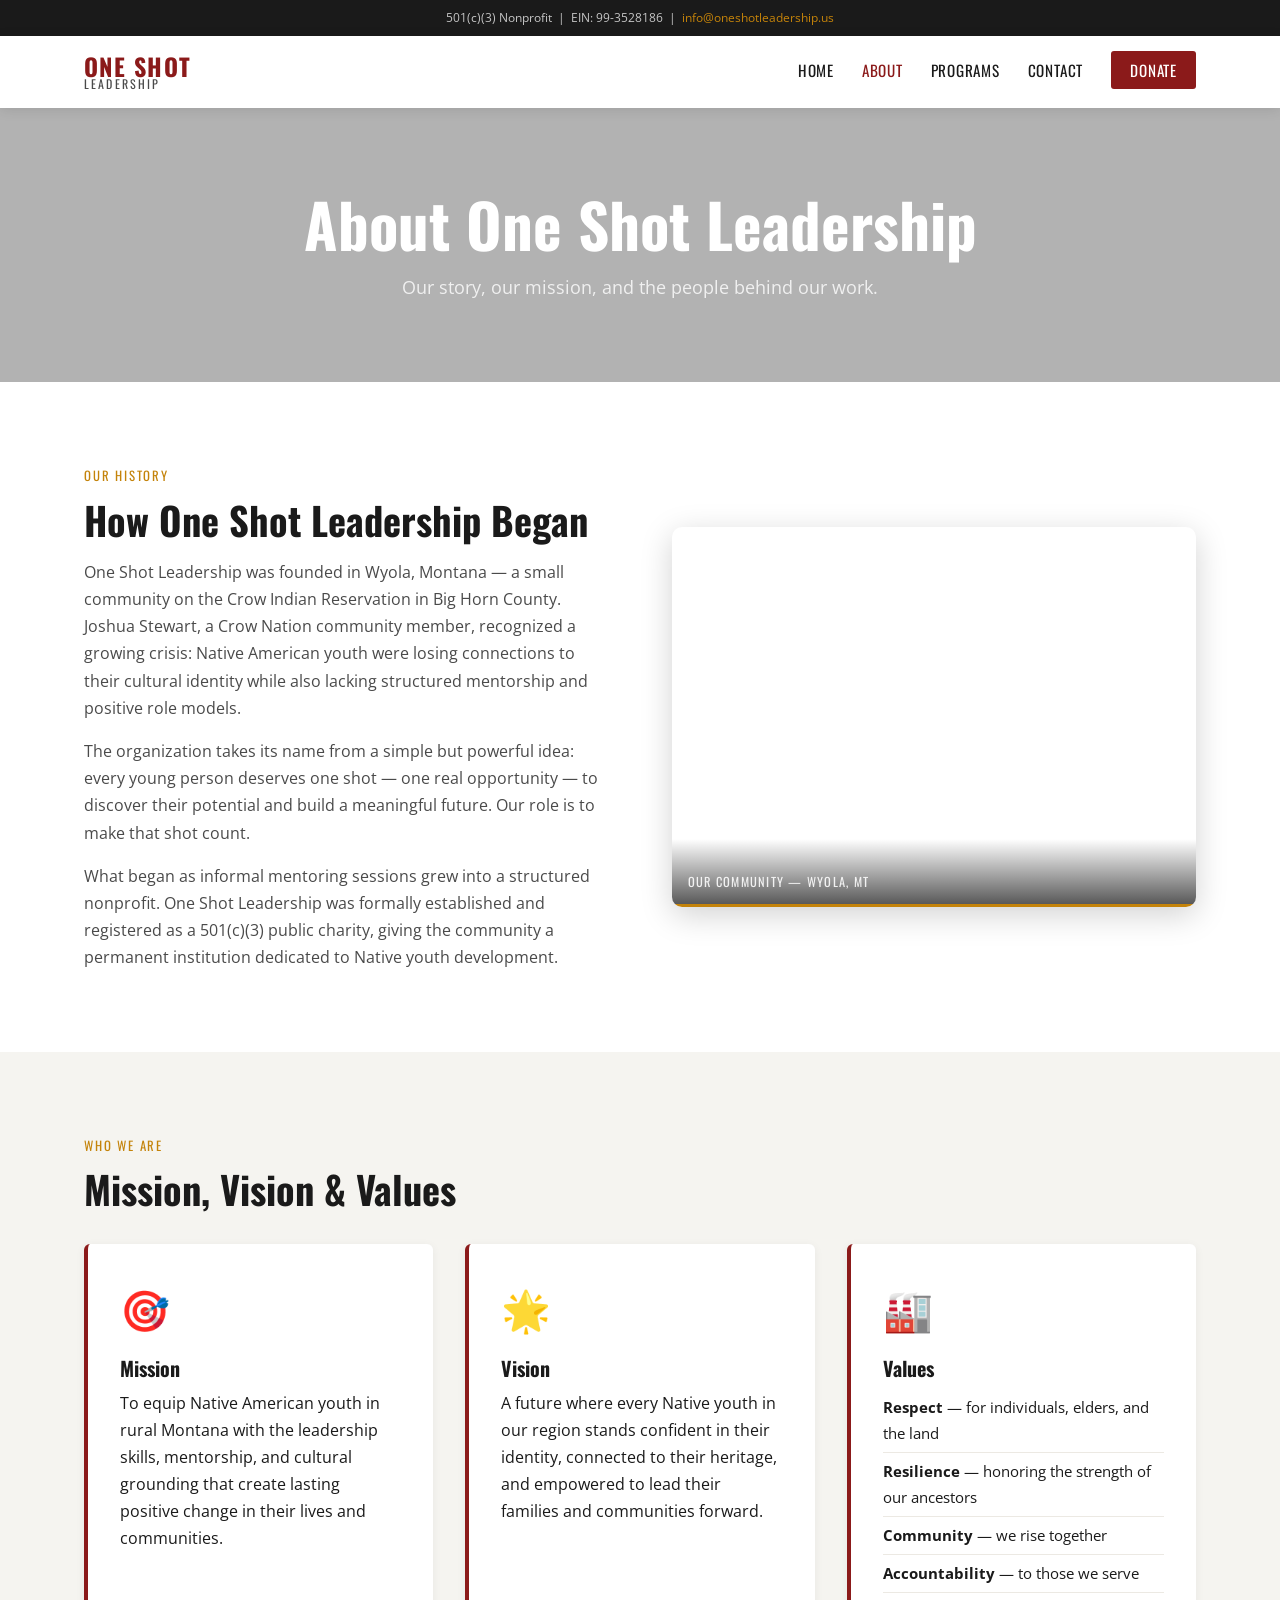
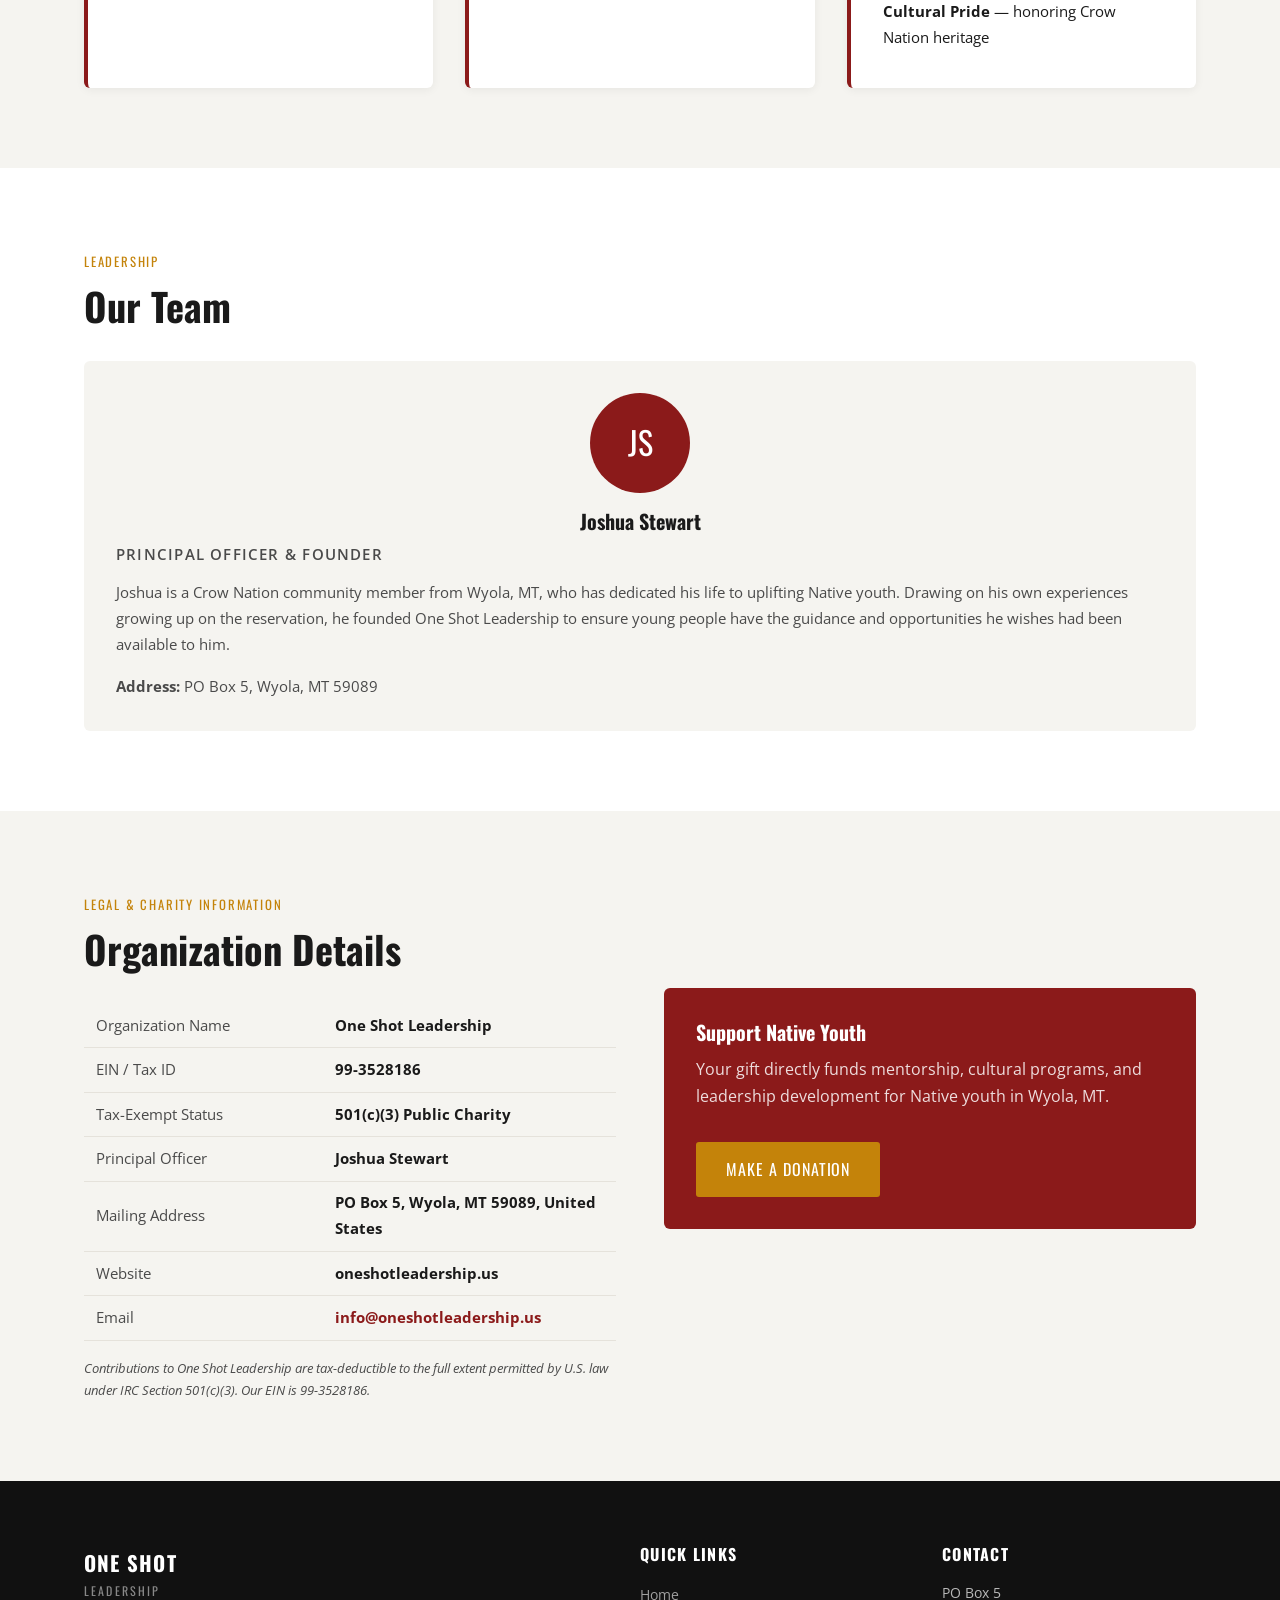
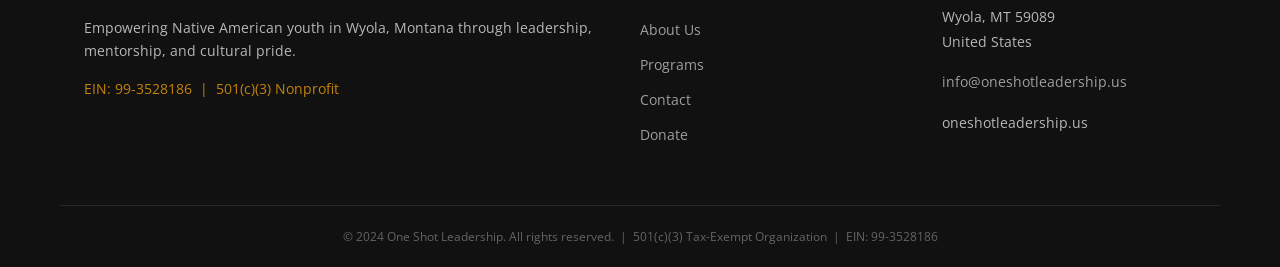
==== commit d2b13b1c: "Update images and styles across multiple HTML and CSS files for improved visual consistency" ====
--- a/about.html
+++ b/about.html
@@ -55,8 +55,9 @@
       <div class="col-visual">
         <div class="photo-wrap">
           <img
-            src="https://images.unsplash.com/photo-1491438590914-bc09fcaaf77a?auto=format&fit=crop&w=800&q=80"
+            src="https://picsum.photos/seed/osl-founding/800/500"
             alt="Community members working together outdoors in rural Montana"
+            onerror="this.style.opacity='0'"
           />
           <div class="photo-caption">Our Community — Wyola, MT</div>
         </div>
--- a/css/styles.css
+++ b/css/styles.css
@@ -184,7 +184,7 @@
   display: flex;
   align-items: center;
   background-color: #1a1a1a;
-  background-image: url('https://images.unsplash.com/photo-1500534314209-a157a8f8e71e?auto=format&fit=crop&w=1600&q=80');
+  background-image: url('https://images.unsplash.com/photo-1464822759023-fed622ff2c3b?auto=format&fit=crop&w=1600&q=80');
   background-size: cover;
   background-position: center 40%;
   overflow: hidden;
